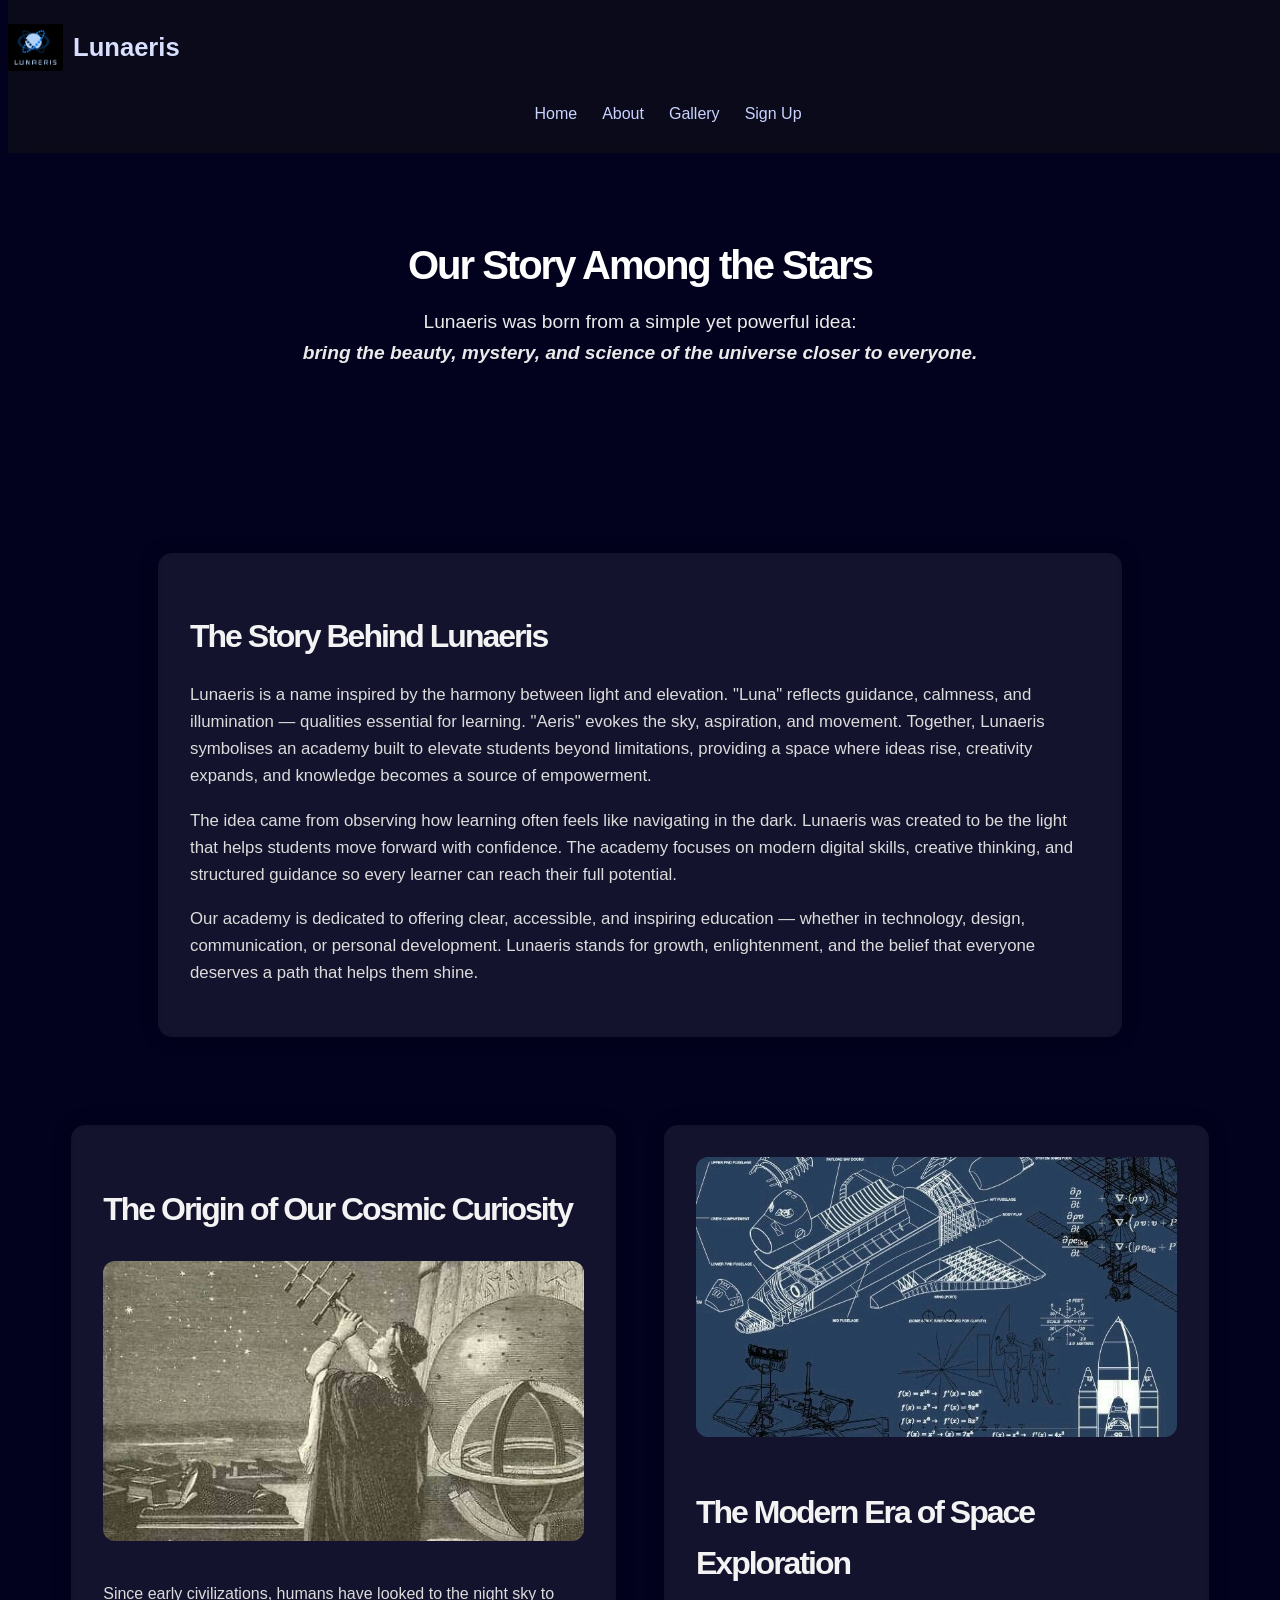
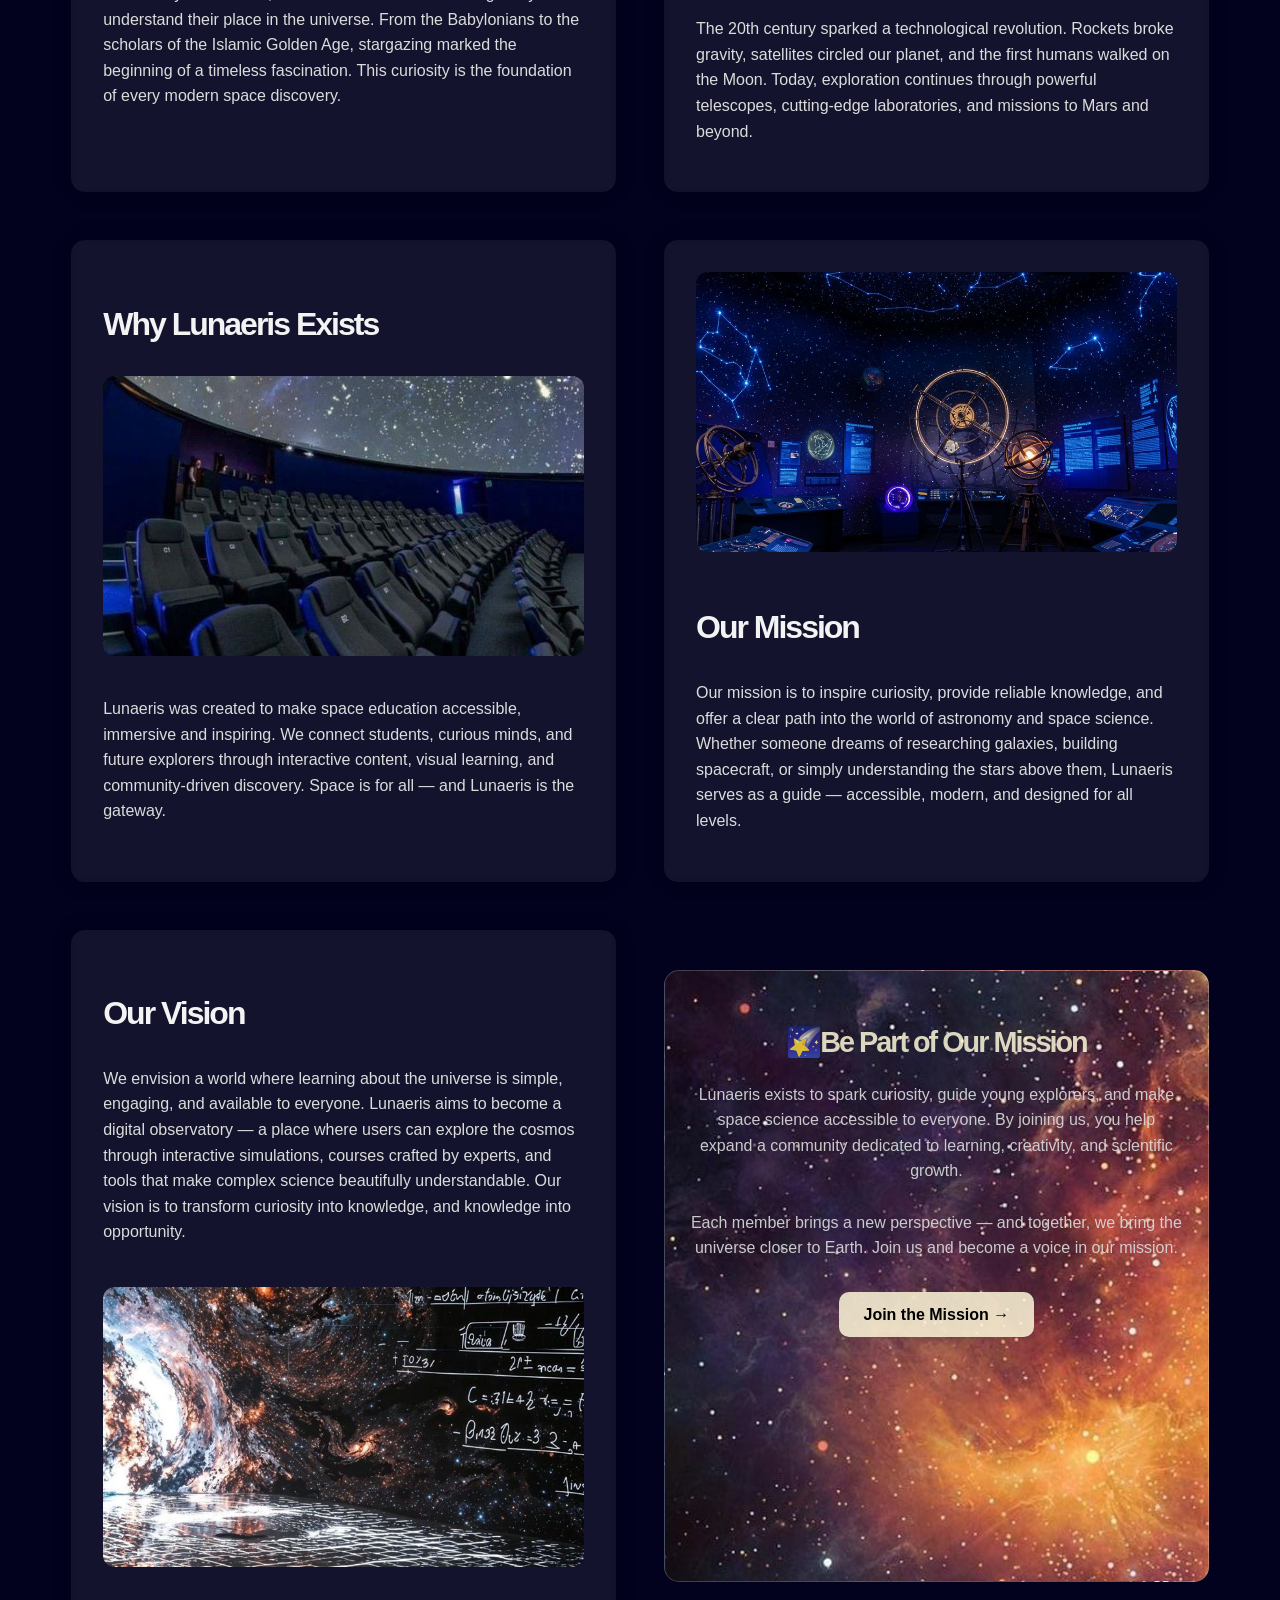
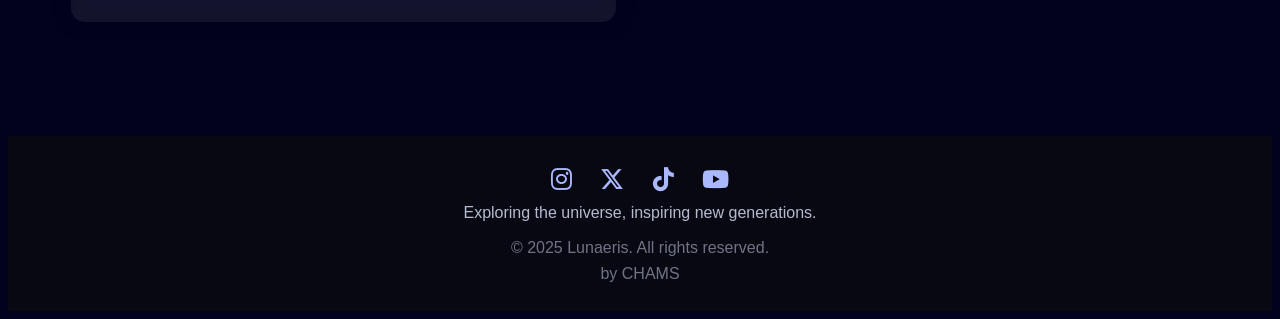
==== about.html @ 2291caa2 "changes 4" ====
<!DOCTYPE html>
<html lang="en">

<head>
    <meta charset="UTF-8">
    <meta name="viewport" content="width=device-width, initial-scale=1.0">
    <title>About — Lunaeris</title>
    <link rel="stylesheet" href="css/about.css">
    <link rel="icon" href="Recursos/favicon.png" type="image/png">
    <link rel="stylesheet" href="https://cdnjs.cloudflare.com/ajax/libs/font-awesome/6.5.0/css/all.min.css">

</head>

<body>

    <header class="header">
        <div class="container nav-container">
            <div class="logo">
                <img src="Recursos/logo-lunaeris.png" alt="Lunaeris Logo">
                <h1>Lunaeris</h1>
            </div>

            <nav class="nav">
                <ul class="nav-list">
                    <li><a href="index.html" target="_parent">Home</a></li>
                    <li><a href="#" class="active">About</a></li>
                    <li><a href="gallery.html">Gallery</a></li>
                    <li><a href="form.html">Sign Up</a></li>
                </ul>
            </nav>
        </div>
    </header>

    <!-- HERO SECTION -->
    <section class="about-hero">
        <div class="container">
            <h2>Our Story Among the Stars</h2>
            <p>Lunaeris was born from a simple yet powerful idea:</p>
            <p><i><strong> bring the beauty, mystery, and science of the universe closer to everyone.</strong></i>
            </p>
        </div>
    </section>


    <!-- ABOUT CONTENT -->
    <main class="about-grid">

        <section class="story">
            <h2>The Story Behind Lunaeris</h2>
            <p>Lunaeris is a name inspired by the harmony between light and elevation. "Luna" reflects guidance,
                calmness, and
                illumination — qualities essential for learning. "Aeris" evokes the sky, aspiration, and movement.
                Together,
                Lunaeris symbolises an academy built to elevate students beyond limitations, providing a space where
                ideas rise,
                creativity expands, and knowledge becomes a source of empowerment.</p>
            <p>The idea came from observing how learning often feels like navigating in the dark. Lunaeris was created
                to be the
                light that helps students move forward with confidence. The academy focuses on modern digital skills,
                creative
                thinking, and structured guidance so every learner can reach their full potential.</p>
            <p>Our academy is dedicated to offering clear, accessible, and inspiring education — whether in technology,
                design,
                communication, or personal development. Lunaeris stands for growth, enlightenment, and the belief that
                everyone
                deserves a path that helps them shine.</p>
        </section>

        <!-- 1. Origin of Cosmic Curiosity -->
        <section class="origin">
            <h2>The Origin of Our Cosmic Curiosity</h2>
            <img src="Recursos/old.jpeg" alt="Ancient astronomy" class="about-img" >
            <p>
                Since early civilizations, humans have looked to the night sky to understand their place in the
                universe.
                From the Babylonians to the scholars of the Islamic Golden Age, stargazing marked the beginning of a
                timeless fascination. This curiosity is the foundation of every modern space discovery.
            </p>
        </section>

        <!-- 2. Rocket Image + Modern Era of Space Exploration -->
        <section class="modern">
            <img src="Recursos/mecanism of a rocket.jpeg" alt="Rocket" class="about-img">
            <h2>The Modern Era of Space Exploration</h2>
            <p>
                The 20th century sparked a technological revolution. Rockets broke gravity, satellites circled our
                planet,
                and the first humans walked on the Moon. Today, exploration continues through powerful telescopes,
                cutting-edge laboratories, and missions to Mars and beyond.
            </p>
        </section>

        <!-- 3. Why Lunaeris Exists -->
        <section class="why">
            <h2>Why Lunaeris Exists</h2>
            <img src="Recursos/classes.jpeg" alt="Students learning astronomy" class="about-img">
            <p>
                Lunaeris was created to make space education accessible, immersive and inspiring. We connect students,
                curious minds, and future explorers through interactive content, visual learning, and community-driven
                discovery. Space is for all — and Lunaeris is the gateway.
            </p>
        </section>

        <!-- 4. Space Lab Image + Our Mission -->
        <section class="mission">
            <img src="Recursos/spacelab.jpeg" alt="Space laboratory" class="about-img">
            <h2>Our Mission</h2>
            <p>
                Our mission is to inspire curiosity, provide reliable knowledge, and offer a clear path into the world
                of
                astronomy and space science. Whether someone dreams of researching galaxies, building spacecraft,
                or simply understanding the stars above them, Lunaeris serves as a guide — accessible, modern,
                and designed for all levels.
            </p>
        </section>

        <!-- 5. Our Vision -->
        <section class="vision">
            <h2>Our Vision</h2>
            <p>
                We envision a world where learning about the universe is simple, engaging, and available to everyone.
                Lunaeris aims to become a digital observatory — a place where users can explore the cosmos through
                interactive simulations, courses crafted by experts, and tools that make complex science beautifully
                understandable. Our vision is to transform curiosity into knowledge, and knowledge into opportunity.
            </p>
            <br>
            <img src="Recursos/vision.jpeg" alt="Vision" class="about-img">
        </section>

        <div class="glass-box">
            <div class="opacity">
                <h2>&#127776;Be Part of Our Mission</h2>
                <p>
                    Lunaeris exists to spark curiosity, guide young explorers, and make space science accessible
                    to everyone. By joining us, you help expand a community dedicated to learning, creativity,
                    and scientific growth.
                    <br><br>
                    Each member brings a new perspective — and together, we bring the universe closer to Earth.
                    Join us and become a voice in our mission.
                </p>
                <a href="form.html">Join the Mission →</a>
            </div>
        </div>


    </main>


    <!-- FOOTER -->
    <footer class="footer">


        <div class="social">
            <a href="#" aria-label="Instagram"><i class="fa-brands fa-instagram"></i></a>
            <a href="#" aria-label="Twitter / X"><i class="fa-brands fa-x-twitter"></i></a>
            <a href="#" aria-label="TikTok"><i class="fa-brands fa-tiktok"></i></a>
            <a href="#" aria-label="YouTube"><i class="fa-brands fa-youtube"></i></a>
        </div>

        <p>Exploring the universe, inspiring new generations.</p>
        <div class="container">
            <p>&copy; 2025 Lunaeris. All rights reserved.</p>
            <p>by CHAMS</p>
        </div>

    </footer>


</body>

</html>
---- css/about.css ----
body {
    font-family: "Segoe UI", sans-serif;
    background: #02021e;
    color: #e0e8ff;
    line-height: 1.6;
    scroll-behavior: smooth;
}

.about-hero h2 {
    font-family: Georgia, sans-serif;
    font-size: 2.5em;
    letter-spacing: -2px;
}

/* HEADER */
header {
    background: rgba(13, 13, 26, 0.8);
    backdrop-filter: blur(10px);
    padding: 10px 0;
    position: fixed;
    top: 0;
    width: 100%;
    z-index: 1000;
}

.logo {
    display: flex;
    align-items: center;
    gap: 10px;
}

.logo img {
    width: 55px;
    height: auto;
}

.logo h1 {
    font-size: 1.6rem;
    color: #d9dfff;
}


.nav {
    margin-top: 10px;
}

.nav-list {
    display: flex;
    justify-content: center;
    gap: 25px;
    list-style: none;
}

.nav-list a {
    color: #c9d3ff;
    text-decoration: none;
    font-size: 1rem;
    position: relative;
    padding-bottom: 5px;
}

.nav-list a:hover {
    color: #ffffff;
}

.nav-list a::after {
    content: "";
    position: absolute;
    bottom: 0;
    left: 0;
    width: 0%;
    height: 2px;
    background: #7aa9ff;
    transition: 0.3s;
}

.nav-list a:hover::after {
    width: 100%;
}


.about-grid,
.about-hero,
main {
    margin-top: 120px;
}


/* HERO */
.about-hero {
    text-align: center;
    padding: 80px 20px;
    background: url("../recursos/effect.jpeg") center/cover fixed;
}

.about-hero h2 {
    margin-bottom: 10px;
    color: #ffffff;
}

.about-hero p {
    width: 70%;
    margin: auto;
    font-size: 1.2rem;
    color: #eaeaea;
}

/* GRID LAYOUT */
.about-grid {
    width: 90%;
    margin: auto;
    padding: 4rem 0;
    gap: 3rem;
    display: grid;
    grid-template-columns: 1fr 1fr;
    grid-template-areas:
        "story  story"
        "origin modern"
        "why mission"
        "vision  join";
}

.origin {
    grid-area: origin;
}

.modern {
    grid-area: modern;
}

.why {
    grid-area: why;
}

.mission {
    grid-area: mission;
}

.vision {
    grid-area: vision;
}

.glass-box {
    grid-area: join;
}

.story {
    grid-area: story;
}

.about-grid section {
    background: rgba(255, 255, 255, 0.07);
    padding: 2rem;
    border-radius: 14px;
    backdrop-filter: blur(6px);
    box-shadow: 0 0 20px rgba(0, 0, 0, 0.2);
    transition: transform 0.4s ease;
}

.about-grid section:hover {
    transform: translateY(-10px);
}

.story {
    padding: 40px;
    margin: 40px auto;
    max-width: 900px;
    background: linear-gradient(135deg, #ffffff 0%, #f4f4ff 100%);
    border-radius: 18px;
    box-shadow: 0 8px 24px rgba(0, 0, 0, 0.1);
    animation: fadeIn 1.4s ease;
}

.about-lunaeris h2,
.story h2 {
 
    font-size: 2rem;
    margin-bottom: 20px;
    letter-spacing: 1px;
}

.about-lunaeris p,
.story p {
    line-height: 1.7;
    font-size: 1.05rem;
    margin-bottom: 18px;
}


.about-grid h2 {
    color: #f3f3f3;
    font-family: Georgia, sans-serif;
    font-size: 2rem;
    letter-spacing: -2px;
}


.about-grid p {
    line-height: 1.6;
    color: #dcdcdc;
    font-family: 'Inter', sans-serif;
}


.about-img {
    width: 100%;
    height: 280px;
    object-fit: cover;
    border-radius: 12px;
    margin-bottom: 1rem;
}

/* FOOTER  */
footer {
    background: #080812;
    padding: 25px 0;
    text-align: center;
    margin-top: 50px;
    color: #aab9ff;
}


.footer p {
    font-size: 1rem;
    opacity: 0.8;
    max-width: 500px;
    margin: 0 auto;
    color: #e0e8ff;
}

.social a {
    display: inline-block;
    margin: 0 12px;
    font-size: 1.5rem;
    color: #aab9ff;
    transition: 0.3s;
}

.social a:hover {
    color: #ffffff;
    transform: scale(1.2);
}

.footer .container {
    margin-top: 10px;
    font-size: 0.9rem;
    opacity: 0.6;
}

/* Glass box effect */
.glass-box {
    background: rgba(255, 255, 255, 0.1);
    border-radius: 15px;
    padding: 25px;
    backdrop-filter: blur(10px);
    -webkit-backdrop-filter: blur(10px);
    border: 1px solid rgba(255, 255, 255, 0.2);
    color: #fff;
    max-width: 600px;
    margin: 40px auto;
    text-align: center;
    background-image: url("../Recursos/nebula.jpeg");
    background-size: cover;
}

.glass-box h2 {
    margin-bottom: 15px;
    font-size: 1.8rem;
    color: #fffadad6;
    font-family: 'Poppins', sans-serif;
}

.glass-box p {
    font-size: 1rem;
    line-height: 1.6;
    opacity: 0.9;
    font-family: 'Inter', sans-serif;
}

.glass-box a {
    display: inline-block;
    margin-top: 15px;
    padding: 10px 25px;
    background: #fffadad6;
    color: #000;
    border-radius: 10px;
    font-weight: bold;
    text-decoration: none;
    transition: 0.3s;
}

.glass-box a:hover {
    background: #fff;
    transform: scale(1.05);
}

@keyframes fadeIn {
    from {
        opacity: 0;
        transform: translateY(20px);
    }

    to {
        opacity: 1;
        transform: translateY(0);
    }
}
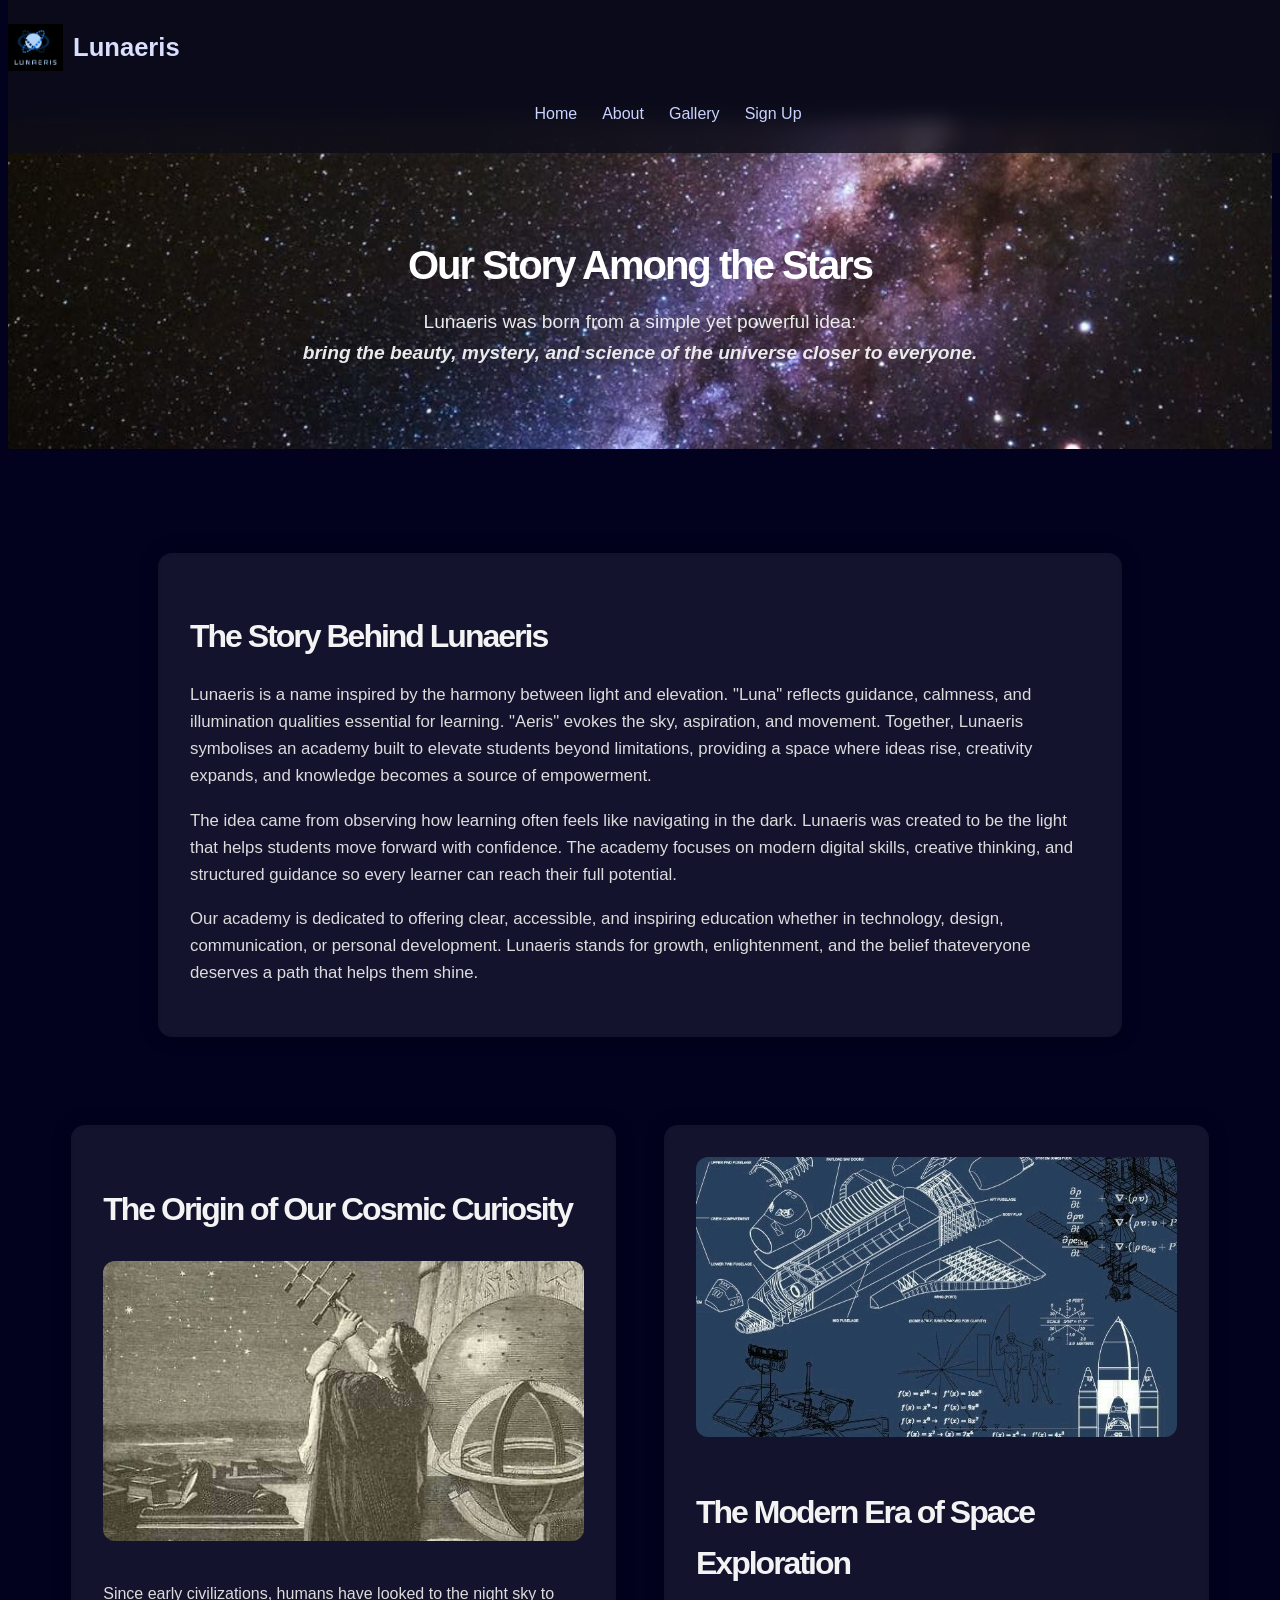
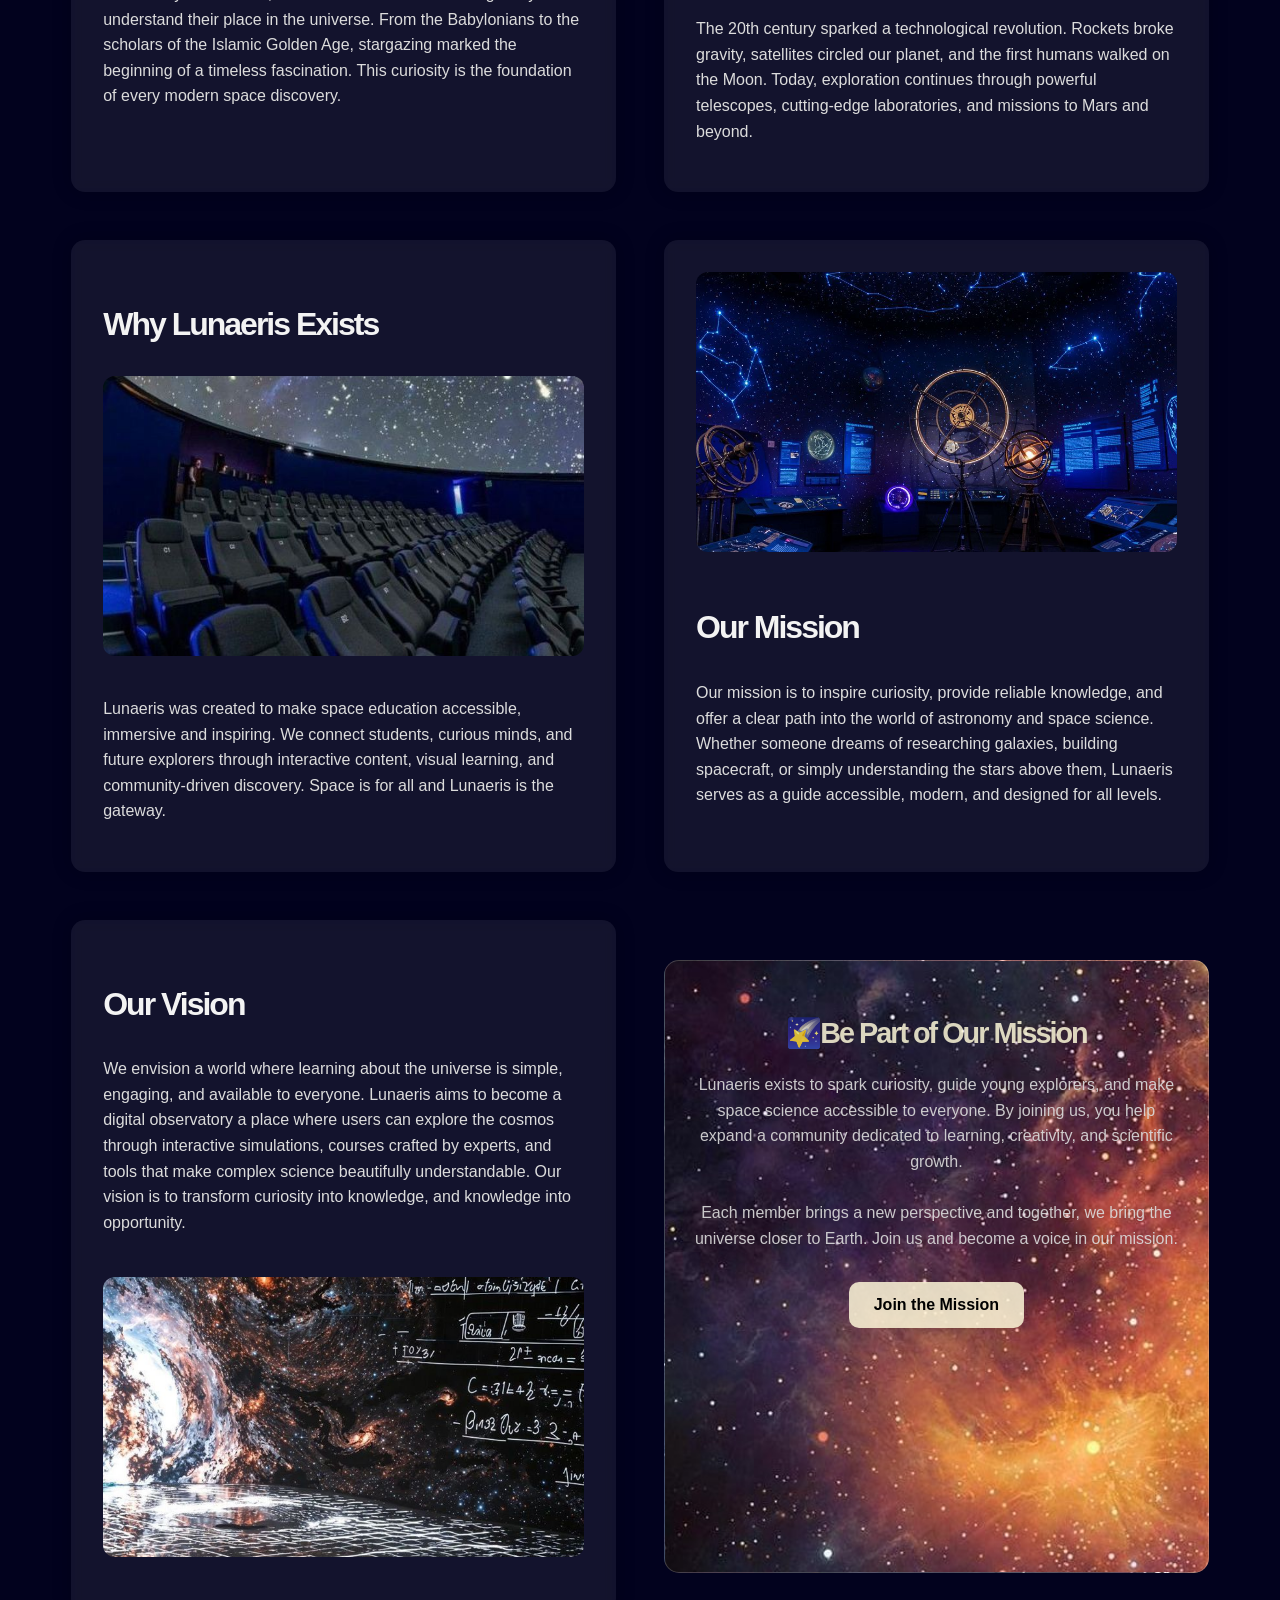
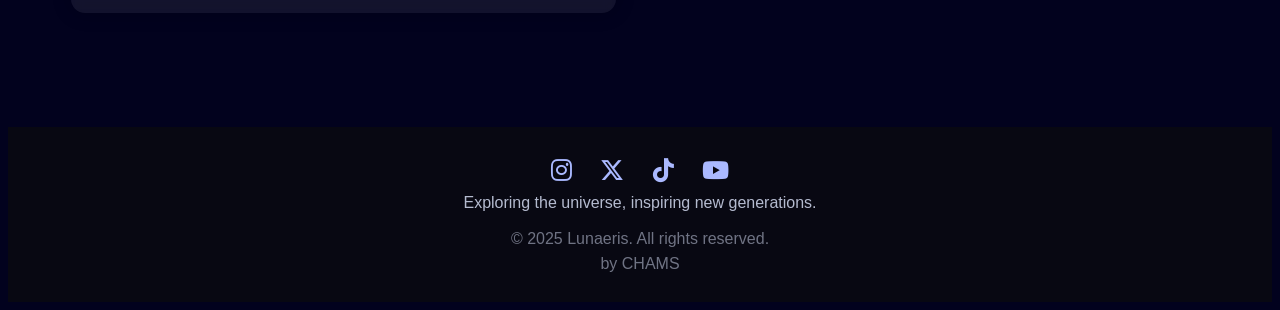
==== commit b2c97696: "change 6" ====
--- a/about.html
+++ b/about.html
@@ -31,7 +31,7 @@
         </div>
     </header>
 
-    <!-- HERO SECTION -->
+
     <section class="about-hero">
         <div class="container">
             <h2>Our Story Among the Stars</h2>
@@ -42,66 +42,56 @@
     </section>
 
 
-    <!-- ABOUT CONTENT -->
+
     <main class="about-grid">
 
         <section class="story">
             <h2>The Story Behind Lunaeris</h2>
             <p>Lunaeris is a name inspired by the harmony between light and elevation. "Luna" reflects guidance,
-                calmness, and
-                illumination — qualities essential for learning. "Aeris" evokes the sky, aspiration, and movement.
-                Together,
-                Lunaeris symbolises an academy built to elevate students beyond limitations, providing a space where
-                ideas rise,
-                creativity expands, and knowledge becomes a source of empowerment.</p>
+                calmness, and illumination qualities essential for learning. "Aeris" evokes the sky, aspiration, and
+                movement. Together, Lunaeris symbolises an academy built to elevate students beyond limitations,
+                providing a space where ideas rise, creativity expands, and knowledge becomes a source of empowerment.
+            </p>
             <p>The idea came from observing how learning often feels like navigating in the dark. Lunaeris was created
-                to be the
-                light that helps students move forward with confidence. The academy focuses on modern digital skills,
-                creative
-                thinking, and structured guidance so every learner can reach their full potential.</p>
-            <p>Our academy is dedicated to offering clear, accessible, and inspiring education — whether in technology,
-                design,
-                communication, or personal development. Lunaeris stands for growth, enlightenment, and the belief that
-                everyone
-                deserves a path that helps them shine.</p>
+                to be the light that helps students move forward with confidence. The academy focuses on modern digital
+                skills, creative thinking, and structured guidance so every learner can reach their full potential.</p>
+            <p>Our academy is dedicated to offering clear, accessible, and inspiring education whether in technology,
+                design, communication, or personal development. Lunaeris stands for growth, enlightenment, and the
+                belief thateveryone deserves a path that helps them shine.</p>
         </section>
 
-        <!-- 1. Origin of Cosmic Curiosity -->
         <section class="origin">
             <h2>The Origin of Our Cosmic Curiosity</h2>
-            <img src="Recursos/old.jpeg" alt="Ancient astronomy" class="about-img" >
+            <img src="Recursos/old.jpeg" alt="Ancient astronomy" class="about-img">
             <p>
                 Since early civilizations, humans have looked to the night sky to understand their place in the
-                universe.
-                From the Babylonians to the scholars of the Islamic Golden Age, stargazing marked the beginning of a
-                timeless fascination. This curiosity is the foundation of every modern space discovery.
+                universe. From the Babylonians to the scholars of the Islamic Golden Age, stargazing marked the
+                beginning of a timeless fascination. This curiosity is the foundation of every modern space discovery.
             </p>
         </section>
 
-        <!-- 2. Rocket Image + Modern Era of Space Exploration -->
+
         <section class="modern">
             <img src="Recursos/mecanism of a rocket.jpeg" alt="Rocket" class="about-img">
             <h2>The Modern Era of Space Exploration</h2>
             <p>
                 The 20th century sparked a technological revolution. Rockets broke gravity, satellites circled our
-                planet,
-                and the first humans walked on the Moon. Today, exploration continues through powerful telescopes,
+                planet, and the first humans walked on the Moon. Today, exploration continues through powerful
+                telescopes,
                 cutting-edge laboratories, and missions to Mars and beyond.
             </p>
         </section>
 
-        <!-- 3. Why Lunaeris Exists -->
         <section class="why">
             <h2>Why Lunaeris Exists</h2>
             <img src="Recursos/classes.jpeg" alt="Students learning astronomy" class="about-img">
             <p>
                 Lunaeris was created to make space education accessible, immersive and inspiring. We connect students,
                 curious minds, and future explorers through interactive content, visual learning, and community-driven
-                discovery. Space is for all — and Lunaeris is the gateway.
+                discovery. Space is for all and Lunaeris is the gateway.
             </p>
         </section>
 
-        <!-- 4. Space Lab Image + Our Mission -->
         <section class="mission">
             <img src="Recursos/spacelab.jpeg" alt="Space laboratory" class="about-img">
             <h2>Our Mission</h2>
@@ -109,17 +99,16 @@
                 Our mission is to inspire curiosity, provide reliable knowledge, and offer a clear path into the world
                 of
                 astronomy and space science. Whether someone dreams of researching galaxies, building spacecraft,
-                or simply understanding the stars above them, Lunaeris serves as a guide — accessible, modern,
+                or simply understanding the stars above them, Lunaeris serves as a guide  accessible, modern,
                 and designed for all levels.
             </p>
         </section>
 
-        <!-- 5. Our Vision -->
         <section class="vision">
             <h2>Our Vision</h2>
             <p>
                 We envision a world where learning about the universe is simple, engaging, and available to everyone.
-                Lunaeris aims to become a digital observatory — a place where users can explore the cosmos through
+                Lunaeris aims to become a digital observatory  a place where users can explore the cosmos through
                 interactive simulations, courses crafted by experts, and tools that make complex science beautifully
                 understandable. Our vision is to transform curiosity into knowledge, and knowledge into opportunity.
             </p>
@@ -135,18 +124,16 @@
                     to everyone. By joining us, you help expand a community dedicated to learning, creativity,
                     and scientific growth.
                     <br><br>
-                    Each member brings a new perspective — and together, we bring the universe closer to Earth.
+                    Each member brings a new perspective and together, we bring the universe closer to Earth.
                     Join us and become a voice in our mission.
                 </p>
-                <a href="form.html">Join the Mission →</a>
+                <a href="form.html">Join the Mission </a>
             </div>
         </div>
 
 
     </main>
 
-
-    <!-- FOOTER -->
     <footer class="footer">
 
 
--- a/css/about.css
+++ b/css/about.css
@@ -91,7 +91,7 @@
 .about-hero {
     text-align: center;
     padding: 80px 20px;
-    background: url("../recursos/effect.jpeg") center/cover fixed;
+    background: url("../Recursos/effect.jpeg") center/cover fixed;
 }
 
 .about-hero h2 {
